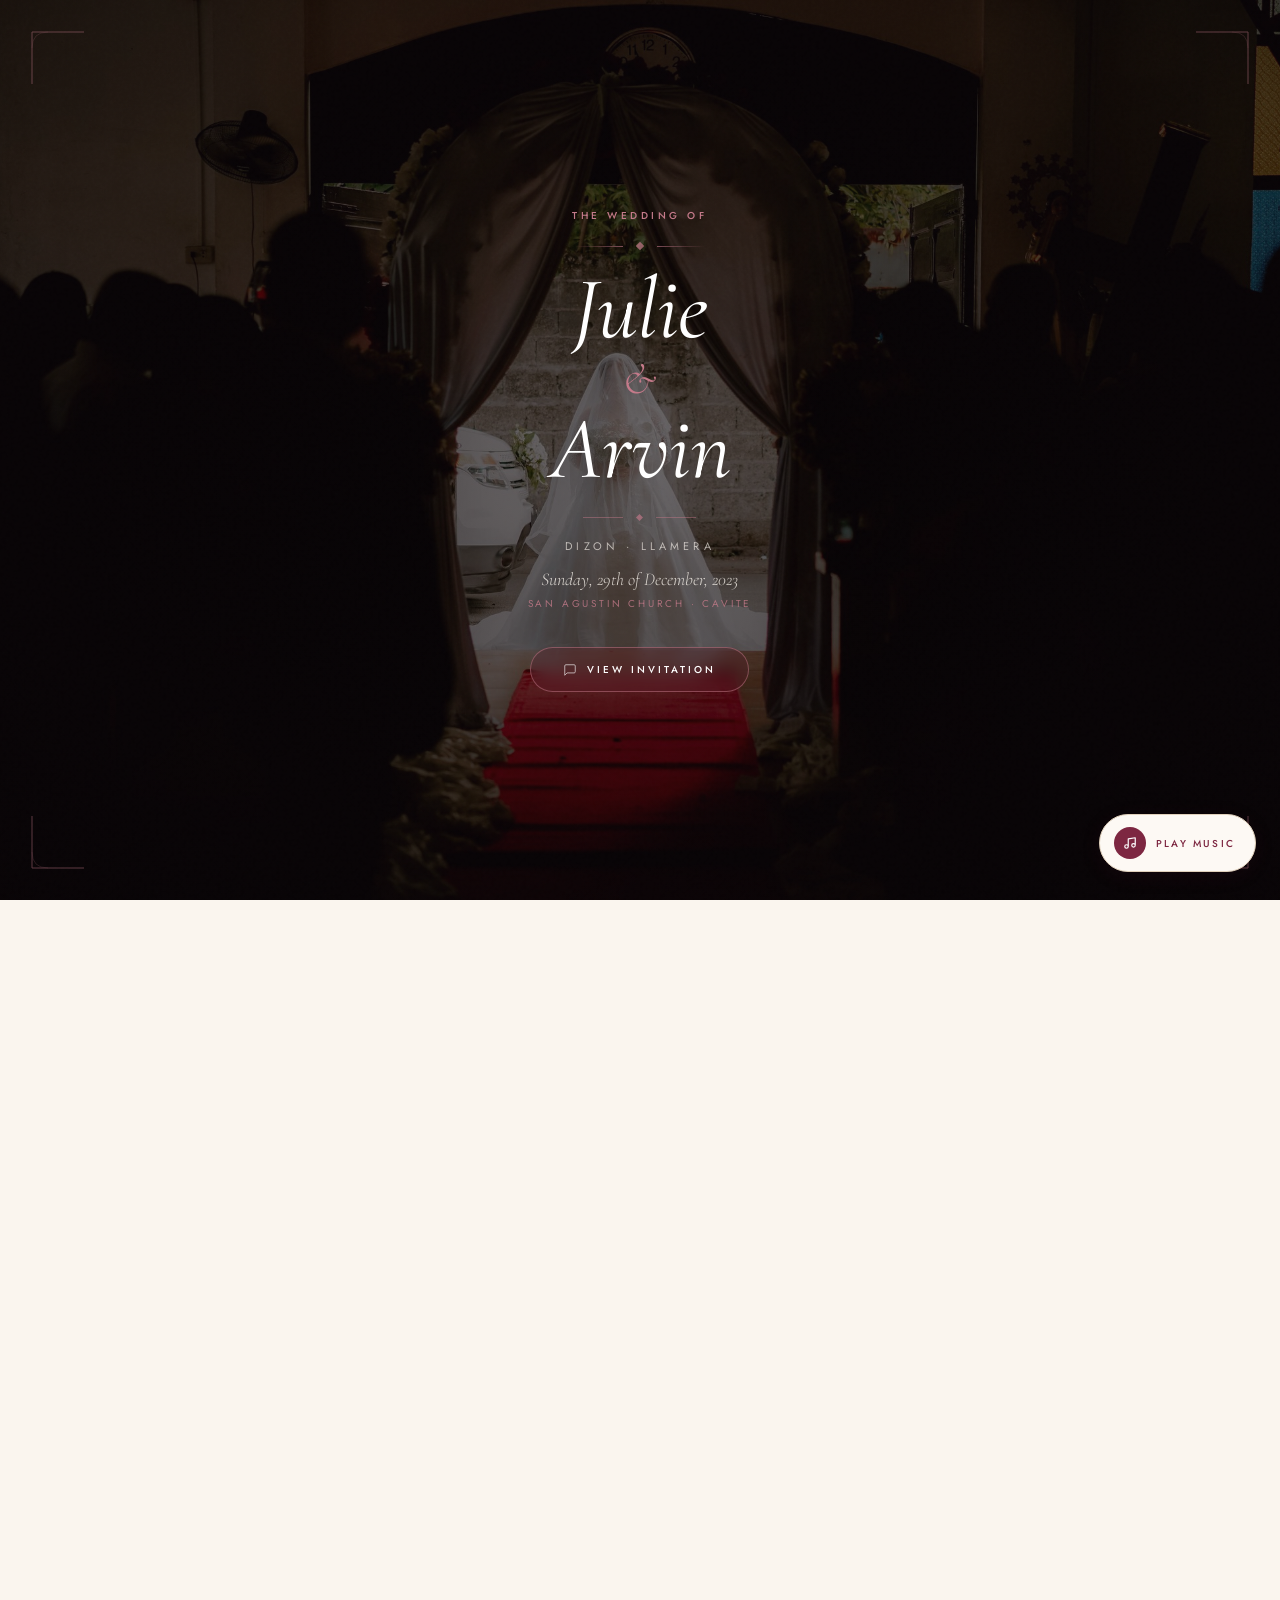
==== index.html @ 4d8237a4 "hero and rsvp section" ====
<!DOCTYPE html>
<html lang="en">
<head>
  <meta charset="UTF-8">
  <meta name="viewport" content="width=device-width, initial-scale=1.0">
  <title>Julie & Arvin — Wedding</title>
  <link href="https://fonts.googleapis.com/css2?family=Cormorant+Garamond:ital,wght@0,300;0,400;0,600;1,300;1,400;1,600&family=Jost:wght@300;400;500&display=swap" rel="stylesheet">
  <link rel="stylesheet" href="css/style.css">
    <link rel="stylesheet" href="css/rsvp.css">

</head>
<body>

  <!-- ── HERO SECTION ── -->
  <section class="hero" id="hero">
    <!-- <img class="hero-photo" src="assets/couple.jpg" alt="Julie and Arvin"> -->
<img class="hero-photo" src="images/hero_pic.jpg" alt="Julie and Arvin">
    <!-- Overlays -->
    <div class="hero-overlay"></div>
    <div class="hero-grain"></div>

    <!-- Corner decorations -->
    <div class="hero-corner tl">
      <svg viewBox="0 0 60 60" fill="none" xmlns="http://www.w3.org/2000/svg">
        <path d="M4 56 L4 4 L56 4" stroke="#C47A8A" stroke-width="1" fill="none"/>
        <path d="M4 20 Q4 4 20 4" stroke="#C47A8A" stroke-width="0.75" fill="none" opacity="0.5"/>
      </svg>
    </div>
    <div class="hero-corner tr">
      <svg viewBox="0 0 60 60" fill="none" xmlns="http://www.w3.org/2000/svg">
        <path d="M4 56 L4 4 L56 4" stroke="#C47A8A" stroke-width="1" fill="none"/>
        <path d="M4 20 Q4 4 20 4" stroke="#C47A8A" stroke-width="0.75" fill="none" opacity="0.5"/>
      </svg>
    </div>
    <div class="hero-corner bl">
      <svg viewBox="0 0 60 60" fill="none" xmlns="http://www.w3.org/2000/svg">
        <path d="M4 56 L4 4 L56 4" stroke="#C47A8A" stroke-width="1" fill="none"/>
        <path d="M4 20 Q4 4 20 4" stroke="#C47A8A" stroke-width="0.75" fill="none" opacity="0.5"/>
      </svg>
    </div>
    <div class="hero-corner br">
      <svg viewBox="0 0 60 60" fill="none" xmlns="http://www.w3.org/2000/svg">
        <path d="M4 56 L4 4 L56 4" stroke="#C47A8A" stroke-width="1" fill="none"/>
        <path d="M4 20 Q4 4 20 4" stroke="#C47A8A" stroke-width="0.75" fill="none" opacity="0.5"/>
      </svg>
    </div>

    <!-- Main content -->
    <div class="hero-content">
      <p class="hero-eyebrow">The Wedding of</p>

      <div class="hero-ornament">
        <div class="hero-ornament-line"></div>
        <div class="hero-ornament-diamond"></div>
        <div class="hero-ornament-line right"></div>
      </div>

      <h1 class="hero-bride">Julie</h1>
      <p class="hero-ampersand">&</p>
      <h1 class="hero-groom">Arvin</h1>

      <div class="hero-divider">
        <div class="hero-divider-line"></div>
        <div class="hero-divider-diamond"></div>
        <div class="hero-divider-line"></div>
      </div>

      <p class="hero-surnames">Dizon · Llamera</p>
      <p class="hero-date">Sunday, 29th of December, 2023</p>
      <p class="hero-venue">San Agustin Church · Cavite</p>

      <a class="hero-cta" href="#rsvp">
        <svg viewBox="0 0 24 24" fill="none" stroke="currentColor" stroke-width="1.5">
          <path d="M21 15a2 2 0 0 1-2 2H7l-4 4V5a2 2 0 0 1 2-2h14a2 2 0 0 1 2 2z"/>
        </svg>
        View Invitation
      </a>
    </div>
  </section>

<!-- ── RSVP SECTION ── -->
<!-- Add this block right after your hero section in index.html -->
<!-- Also add in your <head>: <link rel="stylesheet" href="css/rsvp.css"> -->
<!-- Also add before </body>: <script src="js/rsvp.js"></script> -->

<section class="rsvp" id="rsvp">

  <!-- Section header -->
  <div class="rsvp-header">
    <p class="rsvp-eyebrow">Kindly Reply</p>
    <h2 class="rsvp-title">RSVP</h2>
    <div class="rsvp-ornament">
      <div class="rsvp-ornament-line"></div>
      <div class="rsvp-ornament-diamond"></div>
      <div class="rsvp-ornament-line"></div>
    </div>
  </div>

  <!-- Form card -->
  <div class="rsvp-card">

    <!-- ── FORM STATE ── -->
    <div class="rsvp-form-wrap" id="rsvpFormWrap">

      <!-- Full Name -->
      <div class="rsvp-field">
        <label class="rsvp-label" for="guestName">Full Name</label>
        <input
          class="rsvp-input"
          type="text"
          id="guestName"
          placeholder="Your full name..."
          autocomplete="off"
        />
      </div>

      <!-- Attendance -->
      <div class="rsvp-field">
        <label class="rsvp-label">Attendance</label>
        <div class="rsvp-attendance">
          <button class="rsvp-attend-btn" id="btnAccept" onclick="selectAttendance('accept')">
            <span class="attend-diamond">◆</span> Joyfully Accepts
          </button>
          <button class="rsvp-attend-btn" id="btnDecline" onclick="selectAttendance('decline')">
            Regretfully Declines
          </button>
        </div>
      </div>

      <!-- Seat Selector -->
      <div class="rsvp-field" id="seatField">
        <label class="rsvp-label">Select Your Seat</label>
        <div class="rsvp-select-wrap">
          <select class="rsvp-select" id="seatSelect">
            <option value="" disabled selected>— Choose your table &amp; seat —</option>
            <!-- Table 1 -->
            <optgroup label="Table 1 — Roses">
              <option value="T1-S1">Table 1 — Roses — Seat 1</option>
              <option value="T1-S2">Table 1 — Roses — Seat 2</option>
              <option value="T1-S3">Table 1 — Roses — Seat 3</option>
              <option value="T1-S4">Table 1 — Roses — Seat 4</option>
              <option value="T1-S5">Table 1 — Roses — Seat 5</option>
              <option value="T1-S6">Table 1 — Roses — Seat 6</option>
              <option value="T1-S7">Table 1 — Roses — Seat 7</option>
              <option value="T1-S8">Table 1 — Roses — Seat 8</option>
            </optgroup>
            <!-- Table 2 -->
            <optgroup label="Table 2 — Peonies">
              <option value="T2-S1">Table 2 — Peonies — Seat 1</option>
              <option value="T2-S2">Table 2 — Peonies — Seat 2</option>
              <option value="T2-S3">Table 2 — Peonies — Seat 3</option>
              <option value="T2-S4">Table 2 — Peonies — Seat 4</option>
              <option value="T2-S5">Table 2 — Peonies — Seat 5</option>
              <option value="T2-S6">Table 2 — Peonies — Seat 6</option>
              <option value="T2-S7">Table 2 — Peonies — Seat 7</option>
              <option value="T2-S8">Table 2 — Peonies — Seat 8</option>
            </optgroup>
            <!-- Table 3 -->
            <optgroup label="Table 3 — Jasmine">
              <option value="T3-S1">Table 3 — Jasmine — Seat 1</option>
              <option value="T3-S2">Table 3 — Jasmine — Seat 2</option>
              <option value="T3-S3">Table 3 — Jasmine — Seat 3</option>
              <option value="T3-S4">Table 3 — Jasmine — Seat 4</option>
              <option value="T3-S5">Table 3 — Jasmine — Seat 5</option>
              <option value="T3-S6">Table 3 — Jasmine — Seat 6</option>
              <option value="T3-S7">Table 3 — Jasmine — Seat 7</option>
              <option value="T3-S8">Table 3 — Jasmine — Seat 8</option>
            </optgroup>
            <!-- Table 4 -->
            <optgroup label="Table 4 — Orchids">
              <option value="T4-S1">Table 4 — Orchids — Seat 1</option>
              <option value="T4-S2">Table 4 — Orchids — Seat 2</option>
              <option value="T4-S3">Table 4 — Orchids — Seat 3</option>
              <option value="T4-S4">Table 4 — Orchids — Seat 4</option>
              <option value="T4-S5">Table 4 — Orchids — Seat 5</option>
              <option value="T4-S6">Table 4 — Orchids — Seat 6</option>
              <option value="T4-S7">Table 4 — Orchids — Seat 7</option>
              <option value="T4-S8">Table 4 — Orchids — Seat 8</option>
            </optgroup>
            <!-- Table 5 -->
            <optgroup label="Table 5 — Lily">
              <option value="T5-S1">Table 5 — Lily — Seat 1</option>
              <option value="T5-S2">Table 5 — Lily — Seat 2</option>
              <option value="T5-S3">Table 5 — Lily — Seat 3</option>
              <option value="T5-S4">Table 5 — Lily — Seat 4</option>
              <option value="T5-S5">Table 5 — Lily — Seat 5</option>
              <option value="T5-S6">Table 5 — Lily — Seat 6</option>
              <option value="T5-S7">Table 5 — Lily — Seat 7</option>
              <option value="T5-S8">Table 5 — Lily — Seat 8</option>
            </optgroup>
          </select>
          <span class="rsvp-select-arrow">▾</span>
        </div>
      </div>

      <!-- Message -->
      <div class="rsvp-field">
        <label class="rsvp-label" for="guestMessage">Message for the Couple</label>
        <textarea
          class="rsvp-textarea"
          id="guestMessage"
          placeholder="Write your warm wishes here..."
          rows="4"
        ></textarea>
      </div>

      <!-- Error message -->
      <p class="rsvp-error" id="rsvpError"></p>

      <!-- Submit -->
      <button class="rsvp-submit" id="rsvpSubmit" onclick="submitRSVP()">
        <span id="rsvpSubmitText">Send with Love ◆</span>
      </button>

    </div>

    <!-- ── CONFIRMATION STATE ── -->
    <div class="rsvp-confirm" id="rsvpConfirm">
      <div class="confirm-heart">
        <svg viewBox="0 0 24 24" fill="none" stroke="currentColor" stroke-width="1.2">
          <path d="M20.84 4.61a5.5 5.5 0 0 0-7.78 0L12 5.67l-1.06-1.06a5.5 5.5 0 0 0-7.78 7.78l1.06 1.06L12 21.23l7.78-7.78 1.06-1.06a5.5 5.5 0 0 0 0-7.78z"/>
        </svg>
      </div>
      <h3 class="confirm-title" id="confirmTitle">We'll see you there!</h3>
      <p class="confirm-message" id="confirmMessage">
        Thank you, <strong id="confirmName"></strong>.<br>
        Your RSVP has been received.<br>
        We can't wait to celebrate with you.
      </p>
      <div class="confirm-ornament">
        <div class="rsvp-ornament-line"></div>
        <div class="rsvp-ornament-diamond"></div>
        <div class="rsvp-ornament-line"></div>
      </div>
    </div>

  </div>

  <!-- Back to top -->
  <button class="rsvp-back-top" onclick="window.scrollTo({ top: 0, behavior: 'smooth' })">↑</button>

</section>


  <!-- ── MUSIC BUTTON ── -->
  <div class="music-btn" id="musicBtn" onclick="toggleMusic()">
    <div class="music-icon">
      <svg viewBox="0 0 24 24" xmlns="http://www.w3.org/2000/svg">
        <path d="M9 18V5l12-2v13M9 18a3 3 0 1 1-6 0 3 3 0 0 1 6 0zm12-2a3 3 0 1 1-6 0 3 3 0 0 1 6 0z"
          fill="none" stroke="white" stroke-width="2" stroke-linecap="round" stroke-linejoin="round"/>
      </svg>
    </div>
    <span class="music-label" id="musicLabel">Play Music</span>
  </div>

  <script src="/js/script.js"></script>
  <script src="/js/rsvp.js"></script>
</body>
</html>
---- css/style.css ----
:root {
  --burgundy-deep:  #5C1A2E;
  --burgundy-mid:   #7D2741;
  --burgundy-soft:  #A0435A;
  --burgundy-muted: #C47A8A;
  --cream-warm:     #FAF5EE;
  --cream-mid:      #F2E8D9;
  --cream-border:   #E0D0BB;
  --white-pure:     #FFFFFF;
  --white-off:      #FDF9F4;
}

*, *::before, *::after { margin: 0; padding: 0; box-sizing: border-box; }

html, body {
  height: 100%;
  font-family: 'Jost', sans-serif;
  background: var(--cream-warm);
  overflow-x: hidden;
}

/* ── HERO ── */
.hero {
  position: relative;
  width: 100%;
  height: 100svh;
  min-height: 600px;
  overflow: hidden;
  display: flex;
  align-items: center;
  justify-content: center;
}

.hero-photo {
  position: absolute;
  inset: 0;
  width: 100%;
  height: 100%;
  object-fit: cover;
  object-position: center;
  z-index: 0;
}

.hero-photo-placeholder {
  position: absolute;
  inset: 0;
  background: linear-gradient(160deg, #2a0d18 0%, #5C1A2E 40%, #3d1220 100%);
  z-index: 0;
}

.hero-overlay {
  position: absolute;
  inset: 0;
  background: radial-gradient(ellipse at center, rgba(10,4,7,0.55) 0%, rgba(10,4,7,0.72) 100%);
  z-index: 1;
}

.hero-grain {
  position: absolute;
  inset: 0;
  background-image: url("data:image/svg+xml,%3Csvg viewBox='0 0 256 256' xmlns='http://www.w3.org/2000/svg'%3E%3Cfilter id='noise'%3E%3CfeTurbulence type='fractalNoise' baseFrequency='0.9' numOctaves='4' stitchTiles='stitch'/%3E%3C/filter%3E%3Crect width='100%25' height='100%25' filter='url(%23noise)' opacity='0.04'/%3E%3C/svg%3E");
  z-index: 2;
  pointer-events: none;
  opacity: 0.4;
}

/* ── CORNER DECORATIONS ── */
.hero-corner {
  position: absolute;
  width: 60px;
  height: 60px;
  z-index: 3;
  opacity: 0.45;
}
.hero-corner svg { width: 100%; height: 100%; }
.hero-corner.tl { top: 28px; left: 28px; }
.hero-corner.tr { top: 28px; right: 28px; transform: scaleX(-1); }
.hero-corner.bl { bottom: 28px; left: 28px; transform: scaleY(-1); }
.hero-corner.br { bottom: 28px; right: 28px; transform: scale(-1); }

/* ── HERO CONTENT ── */
.hero-content {
  position: relative;
  z-index: 4;
  text-align: center;
  padding: 40px 32px;
  display: flex;
  flex-direction: column;
  align-items: center;
  animation: fadeUp 1.4s ease forwards;
}

@keyframes fadeUp {
  from { opacity: 0; transform: translateY(24px); }
  to   { opacity: 1; transform: translateY(0); }
}

.hero-eyebrow {
  font-family: 'Jost', sans-serif;
  font-size: 10px;
  font-weight: 500;
  letter-spacing: 0.35em;
  text-transform: uppercase;
  color: var(--burgundy-muted);
  margin-bottom: 20px;
  opacity: 0;
  animation: fadeUp 1.2s ease 0.2s forwards;
}

.hero-ornament {
  display: flex;
  align-items: center;
  gap: 14px;
  margin-bottom: 16px;
  opacity: 0;
  animation: fadeUp 1.2s ease 0.35s forwards;
}
.hero-ornament-line {
  width: 48px;
  height: 1px;
  background: linear-gradient(to right, transparent, rgba(196,122,138,0.6));
}
.hero-ornament-line.right {
  background: linear-gradient(to left, transparent, rgba(196,122,138,0.6));
}
.hero-ornament-diamond {
  width: 6px;
  height: 6px;
  background: var(--burgundy-muted);
  transform: rotate(45deg);
  opacity: 0.7;
}

.hero-bride {
  font-family: 'Cormorant Garamond', serif;
  font-size: clamp(52px, 14vw, 88px);
  font-weight: 400;
  font-style: italic;
  color: var(--white-pure);
  line-height: 1;
  letter-spacing: -0.01em;
  opacity: 0;
  animation: fadeUp 1.2s ease 0.45s forwards;
}

.hero-ampersand {
  font-family: 'Cormorant Garamond', serif;
  font-size: clamp(28px, 7vw, 44px);
  font-style: italic;
  font-weight: 300;
  color: var(--burgundy-muted);
  line-height: 1;
  margin: 4px 0;
  opacity: 0;
  animation: fadeUp 1.2s ease 0.55s forwards;
}

.hero-groom {
  font-family: 'Cormorant Garamond', serif;
  font-size: clamp(52px, 14vw, 88px);
  font-weight: 400;
  font-style: italic;
  color: var(--white-pure);
  line-height: 1;
  letter-spacing: -0.01em;
  opacity: 0;
  animation: fadeUp 1.2s ease 0.65s forwards;
}

.hero-divider {
  display: flex;
  align-items: center;
  gap: 14px;
  margin: 22px 0 18px;
  opacity: 0;
  animation: fadeUp 1.2s ease 0.75s forwards;
}
.hero-divider-line {
  width: 40px;
  height: 1px;
  background: rgba(196,122,138,0.45);
}
.hero-divider-diamond {
  width: 5px;
  height: 5px;
  background: var(--burgundy-muted);
  transform: rotate(45deg);
  opacity: 0.65;
}

.hero-surnames {
  font-family: 'Jost', sans-serif;
  font-size: 11px;
  font-weight: 400;
  letter-spacing: 0.38em;
  text-transform: uppercase;
  color: rgba(250, 245, 238, 0.65);
  margin-bottom: 14px;
  opacity: 0;
  animation: fadeUp 1.2s ease 0.82s forwards;
}

.hero-date {
  font-family: 'Cormorant Garamond', serif;
  font-size: clamp(15px, 4vw, 18px);
  font-style: italic;
  font-weight: 300;
  color: rgba(250, 245, 238, 0.8);
  margin-bottom: 6px;
  opacity: 0;
  animation: fadeUp 1.2s ease 0.9s forwards;
}

.hero-venue {
  font-family: 'Jost', sans-serif;
  font-size: 10px;
  font-weight: 400;
  letter-spacing: 0.28em;
  text-transform: uppercase;
  color: rgba(196, 122, 138, 0.8);
  margin-bottom: 36px;
  opacity: 0;
  animation: fadeUp 1.2s ease 1s forwards;
}

/* ── CTA BUTTON ── */
.hero-cta {
  display: inline-flex;
  align-items: center;
  gap: 10px;
  padding: 14px 32px;
  border: 1px solid rgba(196,122,138,0.5);
  border-radius: 100px;
  background: rgba(92, 26, 46, 0.25);
  backdrop-filter: blur(8px);
  -webkit-backdrop-filter: blur(8px);
  color: var(--white-pure);
  font-family: 'Jost', sans-serif;
  font-size: 10px;
  font-weight: 500;
  letter-spacing: 0.3em;
  text-transform: uppercase;
  text-decoration: none;
  cursor: pointer;
  transition: background 0.3s ease, border-color 0.3s ease, transform 0.2s ease;
  opacity: 0;
  animation: fadeUp 1.2s ease 1.1s forwards;
}
.hero-cta:hover {
  background: rgba(125, 39, 65, 0.5);
  border-color: rgba(196,122,138,0.85);
  transform: translateY(-2px);
}
.hero-cta svg {
  width: 14px;
  height: 14px;
  opacity: 0.7;
}

/* ── MUSIC BUTTON ── */
.music-btn {
  position: fixed;
  bottom: 28px;
  right: 24px;
  z-index: 100;
  display: flex;
  align-items: center;
  gap: 10px;
  padding: 12px 20px 12px 14px;
  background: var(--white-off);
  border: 1px solid var(--cream-border);
  border-radius: 100px;
  box-shadow: 0 4px 20px rgba(92,26,46,0.12);
  cursor: pointer;
  transition: box-shadow 0.3s, transform 0.2s;
  animation: fadeUp 1s ease 1.4s both;
}
.music-btn:hover {
  box-shadow: 0 6px 28px rgba(92,26,46,0.2);
  transform: translateY(-2px);
}
.music-icon {
  width: 32px;
  height: 32px;
  background: var(--burgundy-mid);
  border-radius: 50%;
  display: flex;
  align-items: center;
  justify-content: center;
  flex-shrink: 0;
}
.music-icon svg {
  width: 14px;
  height: 14px;
  fill: var(--white-pure);
}
.music-label {
  font-family: 'Jost', sans-serif;
  font-size: 10px;
  font-weight: 500;
  letter-spacing: 0.22em;
  text-transform: uppercase;
  color: var(--burgundy-mid);
}

.music-btn.playing .music-icon { background: var(--burgundy-deep); }
.music-btn.playing .music-label::after {
  content: ' ♪';
  animation: pulse 1s infinite;
}
@keyframes pulse {
  0%, 100% { opacity: 1; }
  50%       { opacity: 0.3; }
}

/* ── NEXT SECTION PREVIEW ── */
.next-section {
  background: var(--cream-warm);
  padding: 80px 32px;
  text-align: center;
  color: var(--burgundy-soft);
  font-family: 'Cormorant Garamond', serif;
  font-size: 22px;
  font-style: italic;
  letter-spacing: 0.05em;
  opacity: 0.4;
}
---- css/rsvp.css ----
/* ── RSVP SECTION ── */
.rsvp {
  background: var(--cream-warm);
  padding: 80px 24px 100px;
  display: flex;
  flex-direction: column;
  align-items: center;
  position: relative;
}

/* ── HEADER ── */
.rsvp-header {
  text-align: center;
  margin-bottom: 40px;
}

.rsvp-eyebrow {
  font-family: 'Jost', sans-serif;
  font-size: 10px;
  font-weight: 500;
  letter-spacing: 0.38em;
  text-transform: uppercase;
  color: var(--burgundy-muted);
  margin-bottom: 10px;
}

.rsvp-title {
  font-family: 'Cormorant Garamond', serif;
  font-size: clamp(48px, 12vw, 72px);
  font-weight: 400;
  font-style: italic;
  color: var(--burgundy-deep);
  line-height: 1;
  margin-bottom: 20px;
}

.rsvp-ornament {
  display: flex;
  align-items: center;
  gap: 14px;
  justify-content: center;
}
.rsvp-ornament-line {
  width: 48px;
  height: 1px;
  background: var(--cream-border);
}
.rsvp-ornament-diamond {
  width: 5px;
  height: 5px;
  background: var(--burgundy-muted);
  transform: rotate(45deg);
  opacity: 0.7;
  flex-shrink: 0;
}

/* ── CARD ── */
.rsvp-card {
  width: 100%;
  max-width: 480px;
  background: var(--white-off);
  border: 1px solid var(--cream-border);
  border-radius: 4px;
  padding: 40px 32px;
  position: relative;
  min-height: 300px;
}

/* ── FIELDS ── */
.rsvp-field {
  margin-bottom: 28px;
}

.rsvp-label {
  display: block;
  font-family: 'Jost', sans-serif;
  font-size: 10px;
  font-weight: 500;
  letter-spacing: 0.28em;
  text-transform: uppercase;
  color: var(--burgundy-soft);
  margin-bottom: 10px;
}

.rsvp-input {
  width: 100%;
  padding: 14px 16px;
  border: 1px solid var(--cream-border);
  border-radius: 2px;
  background: var(--white-pure);
  font-family: 'Cormorant Garamond', serif;
  font-size: 16px;
  font-style: italic;
  color: var(--burgundy-deep);
  outline: none;
  transition: border-color 0.25s;
}
.rsvp-input::placeholder {
  color: var(--cream-border);
  font-style: italic;
}
.rsvp-input:focus {
  border-color: var(--burgundy-muted);
}

/* ── ATTENDANCE BUTTONS ── */
.rsvp-attendance {
  display: flex;
  flex-direction: column;
  gap: 10px;
}

.rsvp-attend-btn {
  width: 100%;
  padding: 14px 20px;
  border: 1px solid var(--cream-border);
  border-radius: 2px;
  background: var(--white-pure);
  font-family: 'Jost', sans-serif;
  font-size: 10px;
  font-weight: 500;
  letter-spacing: 0.28em;
  text-transform: uppercase;
  color: var(--burgundy-soft);
  cursor: pointer;
  transition: all 0.25s;
  display: flex;
  align-items: center;
  justify-content: center;
  gap: 8px;
}
.rsvp-attend-btn:hover {
  border-color: var(--burgundy-muted);
  color: var(--burgundy-mid);
}
.rsvp-attend-btn.selected {
  background: var(--burgundy-mid);
  border-color: var(--burgundy-mid);
  color: var(--white-pure);
}
.attend-diamond {
  font-size: 8px;
  opacity: 0;
  transition: opacity 0.2s;
}
.rsvp-attend-btn.selected .attend-diamond {
  opacity: 1;
}

/* ── SEAT SELECT ── */
.rsvp-select-wrap {
  position: relative;
}

.rsvp-select {
  width: 100%;
  padding: 14px 40px 14px 16px;
  border: 1px solid var(--cream-border);
  border-radius: 2px;
  background: var(--white-pure);
  font-family: 'Cormorant Garamond', serif;
  font-size: 16px;
  font-style: italic;
  color: var(--burgundy-deep);
  outline: none;
  appearance: none;
  -webkit-appearance: none;
  cursor: pointer;
  transition: border-color 0.25s;
}
.rsvp-select:focus {
  border-color: var(--burgundy-muted);
}

.rsvp-select-arrow {
  position: absolute;
  right: 14px;
  top: 50%;
  transform: translateY(-50%);
  color: var(--burgundy-muted);
  font-size: 12px;
  pointer-events: none;
}

/* Hide seat field when declining */
#seatField {
  transition: opacity 0.3s, max-height 0.4s;
  max-height: 200px;
  overflow: hidden;
}
#seatField.hidden {
  opacity: 0;
  max-height: 0;
  margin-bottom: 0;
  pointer-events: none;
}

/* ── TEXTAREA ── */
.rsvp-textarea {
  width: 100%;
  padding: 14px 16px;
  border: 1px solid var(--cream-border);
  border-radius: 2px;
  background: var(--white-pure);
  font-family: 'Cormorant Garamond', serif;
  font-size: 16px;
  font-style: italic;
  color: var(--burgundy-deep);
  outline: none;
  resize: vertical;
  min-height: 100px;
  transition: border-color 0.25s;
}
.rsvp-textarea::placeholder {
  color: var(--cream-border);
  font-style: italic;
}
.rsvp-textarea:focus {
  border-color: var(--burgundy-muted);
}

/* ── ERROR ── */
.rsvp-error {
  font-family: 'Jost', sans-serif;
  font-size: 11px;
  letter-spacing: 0.1em;
  color: var(--burgundy-soft);
  margin-bottom: 12px;
  min-height: 16px;
  text-align: center;
}

/* ── SUBMIT ── */
.rsvp-submit {
  width: 100%;
  padding: 16px;
  background: var(--burgundy-mid);
  border: none;
  border-radius: 2px;
  font-family: 'Jost', sans-serif;
  font-size: 10px;
  font-weight: 500;
  letter-spacing: 0.3em;
  text-transform: uppercase;
  color: var(--white-pure);
  cursor: pointer;
  transition: background 0.25s, transform 0.2s;
}
.rsvp-submit:hover {
  background: var(--burgundy-deep);
  transform: translateY(-1px);
}
.rsvp-submit:disabled {
  opacity: 0.6;
  cursor: not-allowed;
  transform: none;
}

/* ── CONFIRMATION STATE ── */
.rsvp-confirm {
  display: none;
  flex-direction: column;
  align-items: center;
  text-align: center;
  padding: 20px 0;
  animation: fadeUp 0.8s ease forwards;
}
.rsvp-confirm.visible {
  display: flex;
}

.confirm-heart {
  width: 56px;
  height: 56px;
  color: var(--burgundy-mid);
  margin-bottom: 24px;
}
.confirm-heart svg {
  width: 100%;
  height: 100%;
}

.confirm-title {
  font-family: 'Cormorant Garamond', serif;
  font-size: 32px;
  font-style: italic;
  font-weight: 400;
  color: var(--burgundy-deep);
  margin-bottom: 16px;
}

.confirm-message {
  font-family: 'Cormorant Garamond', serif;
  font-size: 17px;
  font-style: italic;
  font-weight: 300;
  color: var(--burgundy-soft);
  line-height: 1.9;
  margin-bottom: 24px;
}
.confirm-message strong {
  color: var(--burgundy-deep);
  font-weight: 600;
}

/* Decline confirmation variant */
.rsvp-confirm.declined .confirm-title {
  color: var(--burgundy-soft);
}

/* ── BACK TO TOP ── */
.rsvp-back-top {
  position: absolute;
  bottom: 32px;
  right: 24px;
  width: 36px;
  height: 36px;
  border-radius: 50%;
  border: 1px solid var(--cream-border);
  background: var(--white-off);
  color: var(--burgundy-muted);
  font-size: 14px;
  cursor: pointer;
  display: flex;
  align-items: center;
  justify-content: center;
  transition: all 0.2s;
}
.rsvp-back-top:hover {
  border-color: var(--burgundy-muted);
  color: var(--burgundy-mid);
}

/* ── RESPONSIVE ── */
@media (max-width: 480px) {
  .rsvp-card {
    padding: 32px 20px;
  }
}
---- css/rsvp.css ----
/* ── RSVP SECTION ── */
.rsvp {
  background: var(--cream-warm);
  padding: 80px 24px 100px;
  display: flex;
  flex-direction: column;
  align-items: center;
  position: relative;
}

/* ── HEADER ── */
.rsvp-header {
  text-align: center;
  margin-bottom: 40px;
}

.rsvp-eyebrow {
  font-family: 'Jost', sans-serif;
  font-size: 10px;
  font-weight: 500;
  letter-spacing: 0.38em;
  text-transform: uppercase;
  color: var(--burgundy-muted);
  margin-bottom: 10px;
}

.rsvp-title {
  font-family: 'Cormorant Garamond', serif;
  font-size: clamp(48px, 12vw, 72px);
  font-weight: 400;
  font-style: italic;
  color: var(--burgundy-deep);
  line-height: 1;
  margin-bottom: 20px;
}

.rsvp-ornament {
  display: flex;
  align-items: center;
  gap: 14px;
  justify-content: center;
}
.rsvp-ornament-line {
  width: 48px;
  height: 1px;
  background: var(--cream-border);
}
.rsvp-ornament-diamond {
  width: 5px;
  height: 5px;
  background: var(--burgundy-muted);
  transform: rotate(45deg);
  opacity: 0.7;
  flex-shrink: 0;
}

/* ── CARD ── */
.rsvp-card {
  width: 100%;
  max-width: 480px;
  background: var(--white-off);
  border: 1px solid var(--cream-border);
  border-radius: 4px;
  padding: 40px 32px;
  position: relative;
  min-height: 300px;
}

/* ── FIELDS ── */
.rsvp-field {
  margin-bottom: 28px;
}

.rsvp-label {
  display: block;
  font-family: 'Jost', sans-serif;
  font-size: 10px;
  font-weight: 500;
  letter-spacing: 0.28em;
  text-transform: uppercase;
  color: var(--burgundy-soft);
  margin-bottom: 10px;
}

.rsvp-input {
  width: 100%;
  padding: 14px 16px;
  border: 1px solid var(--cream-border);
  border-radius: 2px;
  background: var(--white-pure);
  font-family: 'Cormorant Garamond', serif;
  font-size: 16px;
  font-style: italic;
  color: var(--burgundy-deep);
  outline: none;
  transition: border-color 0.25s;
}
.rsvp-input::placeholder {
  color: var(--cream-border);
  font-style: italic;
}
.rsvp-input:focus {
  border-color: var(--burgundy-muted);
}

/* ── ATTENDANCE BUTTONS ── */
.rsvp-attendance {
  display: flex;
  flex-direction: column;
  gap: 10px;
}

.rsvp-attend-btn {
  width: 100%;
  padding: 14px 20px;
  border: 1px solid var(--cream-border);
  border-radius: 2px;
  background: var(--white-pure);
  font-family: 'Jost', sans-serif;
  font-size: 10px;
  font-weight: 500;
  letter-spacing: 0.28em;
  text-transform: uppercase;
  color: var(--burgundy-soft);
  cursor: pointer;
  transition: all 0.25s;
  display: flex;
  align-items: center;
  justify-content: center;
  gap: 8px;
}
.rsvp-attend-btn:hover {
  border-color: var(--burgundy-muted);
  color: var(--burgundy-mid);
}
.rsvp-attend-btn.selected {
  background: var(--burgundy-mid);
  border-color: var(--burgundy-mid);
  color: var(--white-pure);
}
.attend-diamond {
  font-size: 8px;
  opacity: 0;
  transition: opacity 0.2s;
}
.rsvp-attend-btn.selected .attend-diamond {
  opacity: 1;
}

/* ── SEAT SELECT ── */
.rsvp-select-wrap {
  position: relative;
}

.rsvp-select {
  width: 100%;
  padding: 14px 40px 14px 16px;
  border: 1px solid var(--cream-border);
  border-radius: 2px;
  background: var(--white-pure);
  font-family: 'Cormorant Garamond', serif;
  font-size: 16px;
  font-style: italic;
  color: var(--burgundy-deep);
  outline: none;
  appearance: none;
  -webkit-appearance: none;
  cursor: pointer;
  transition: border-color 0.25s;
}
.rsvp-select:focus {
  border-color: var(--burgundy-muted);
}

.rsvp-select-arrow {
  position: absolute;
  right: 14px;
  top: 50%;
  transform: translateY(-50%);
  color: var(--burgundy-muted);
  font-size: 12px;
  pointer-events: none;
}

/* Hide seat field when declining */
#seatField {
  transition: opacity 0.3s, max-height 0.4s;
  max-height: 200px;
  overflow: hidden;
}
#seatField.hidden {
  opacity: 0;
  max-height: 0;
  margin-bottom: 0;
  pointer-events: none;
}

/* ── TEXTAREA ── */
.rsvp-textarea {
  width: 100%;
  padding: 14px 16px;
  border: 1px solid var(--cream-border);
  border-radius: 2px;
  background: var(--white-pure);
  font-family: 'Cormorant Garamond', serif;
  font-size: 16px;
  font-style: italic;
  color: var(--burgundy-deep);
  outline: none;
  resize: vertical;
  min-height: 100px;
  transition: border-color 0.25s;
}
.rsvp-textarea::placeholder {
  color: var(--cream-border);
  font-style: italic;
}
.rsvp-textarea:focus {
  border-color: var(--burgundy-muted);
}

/* ── ERROR ── */
.rsvp-error {
  font-family: 'Jost', sans-serif;
  font-size: 11px;
  letter-spacing: 0.1em;
  color: var(--burgundy-soft);
  margin-bottom: 12px;
  min-height: 16px;
  text-align: center;
}

/* ── SUBMIT ── */
.rsvp-submit {
  width: 100%;
  padding: 16px;
  background: var(--burgundy-mid);
  border: none;
  border-radius: 2px;
  font-family: 'Jost', sans-serif;
  font-size: 10px;
  font-weight: 500;
  letter-spacing: 0.3em;
  text-transform: uppercase;
  color: var(--white-pure);
  cursor: pointer;
  transition: background 0.25s, transform 0.2s;
}
.rsvp-submit:hover {
  background: var(--burgundy-deep);
  transform: translateY(-1px);
}
.rsvp-submit:disabled {
  opacity: 0.6;
  cursor: not-allowed;
  transform: none;
}

/* ── CONFIRMATION STATE ── */
.rsvp-confirm {
  display: none;
  flex-direction: column;
  align-items: center;
  text-align: center;
  padding: 20px 0;
  animation: fadeUp 0.8s ease forwards;
}
.rsvp-confirm.visible {
  display: flex;
}

.confirm-heart {
  width: 56px;
  height: 56px;
  color: var(--burgundy-mid);
  margin-bottom: 24px;
}
.confirm-heart svg {
  width: 100%;
  height: 100%;
}

.confirm-title {
  font-family: 'Cormorant Garamond', serif;
  font-size: 32px;
  font-style: italic;
  font-weight: 400;
  color: var(--burgundy-deep);
  margin-bottom: 16px;
}

.confirm-message {
  font-family: 'Cormorant Garamond', serif;
  font-size: 17px;
  font-style: italic;
  font-weight: 300;
  color: var(--burgundy-soft);
  line-height: 1.9;
  margin-bottom: 24px;
}
.confirm-message strong {
  color: var(--burgundy-deep);
  font-weight: 600;
}

/* Decline confirmation variant */
.rsvp-confirm.declined .confirm-title {
  color: var(--burgundy-soft);
}

/* ── BACK TO TOP ── */
.rsvp-back-top {
  position: absolute;
  bottom: 32px;
  right: 24px;
  width: 36px;
  height: 36px;
  border-radius: 50%;
  border: 1px solid var(--cream-border);
  background: var(--white-off);
  color: var(--burgundy-muted);
  font-size: 14px;
  cursor: pointer;
  display: flex;
  align-items: center;
  justify-content: center;
  transition: all 0.2s;
}
.rsvp-back-top:hover {
  border-color: var(--burgundy-muted);
  color: var(--burgundy-mid);
}

/* ── RESPONSIVE ── */
@media (max-width: 480px) {
  .rsvp-card {
    padding: 32px 20px;
  }
}
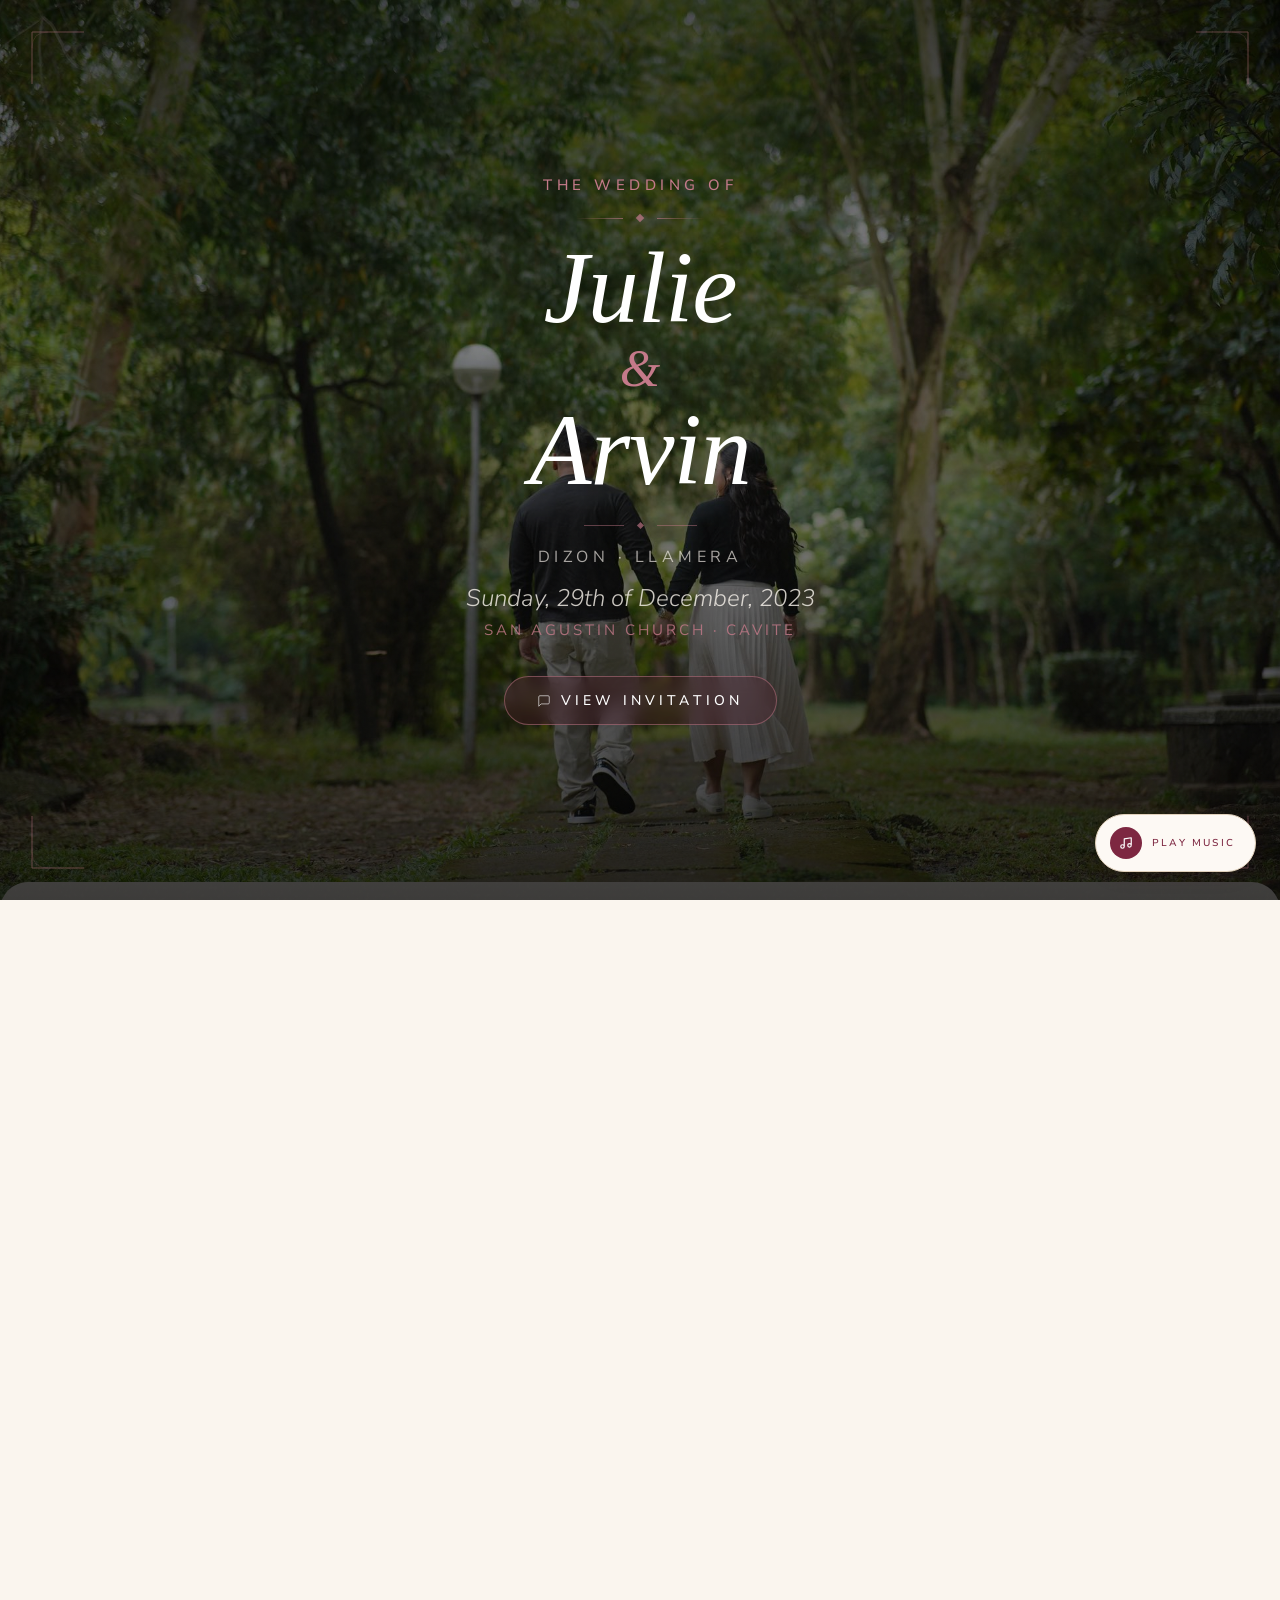
==== commit b1d92922: "fix error bugs Co-authored-by: Copilot <copilot@github.com>" ====
--- a/index.html
+++ b/index.html
@@ -4,7 +4,7 @@
   <meta charset="UTF-8">
   <meta name="viewport" content="width=device-width, initial-scale=1.0">
   <title>Julie & Arvin — Wedding</title>
-  <link href="https://fonts.googleapis.com/css2?family=Cormorant+Garamond:ital,wght@0,300;0,400;0,600;1,300;1,400;1,600&family=Jost:wght@300;400;500&display=swap" rel="stylesheet">
+  <link href="https://fonts.googleapis.com/css2?family=Lora:ital,wght@0,400;0,500;0,600;1,400;1,500&family=Nunito+Sans:wght@400;500;600&display=swap" rel="stylesheet">
   <link rel="stylesheet" href="css/style.css">
     <link rel="stylesheet" href="css/rsvp.css">
 
@@ -253,7 +253,7 @@
     <span class="music-label" id="musicLabel">Play Music</span>
   </div>
 
-  <script src="/js/script.js"></script>
-  <script src="/js/rsvp.js"></script>
+<script src="js/script.js"></script>
+<script src="js/rsvp.js"></script>
 </body>
 </html>
--- a/css/style.css
+++ b/css/style.css
@@ -14,9 +14,19 @@
 
 html, body {
   height: 100%;
-  font-family: 'Jost', sans-serif;
+  font-family: 'Nunito Sans', sans-serif;
   background: var(--cream-warm);
   overflow-x: hidden;
+}
+
+html {
+  scroll-behavior: smooth;
+}
+
+@media (prefers-reduced-motion: reduce) {
+  html {
+    scroll-behavior: auto;
+  }
 }
 
 /* ── HERO ── */
@@ -51,10 +61,16 @@
 .hero-overlay {
   position: absolute;
   inset: 0;
-  background: radial-gradient(ellipse at center, rgba(10,4,7,0.55) 0%, rgba(10,4,7,0.72) 100%);
+  /* Cleaner black overlay for stronger readability with less smoky layering */
+  background: linear-gradient(
+    to bottom,
+    rgba(0, 0, 0, 0.68) 0%,
+    rgba(0, 0, 0, 0.48) 38%,
+    rgba(0, 0, 0, 0.58) 70%,
+    rgba(0, 0, 0, 0.76) 100%
+  );
   z-index: 1;
 }
-
 .hero-grain {
   position: absolute;
   inset: 0;
@@ -96,10 +112,10 @@
 }
 
 .hero-eyebrow {
-  font-family: 'Jost', sans-serif;
-  font-size: 10px;
+  font-family: 'Nunito Sans', sans-serif;
+  font-size: clamp(12px, 2.7vw, 15px);
   font-weight: 500;
-  letter-spacing: 0.35em;
+  letter-spacing: 0.3em;
   text-transform: uppercase;
   color: var(--burgundy-muted);
   margin-bottom: 20px;
@@ -132,8 +148,8 @@
 }
 
 .hero-bride {
-  font-family: 'Cormorant Garamond', serif;
-  font-size: clamp(52px, 14vw, 88px);
+  font-family: 'Alex Brush', cursive;
+  font-size: clamp(62px, 16vw, 102px);
   font-weight: 400;
   font-style: italic;
   color: var(--white-pure);
@@ -144,8 +160,8 @@
 }
 
 .hero-ampersand {
-  font-family: 'Cormorant Garamond', serif;
-  font-size: clamp(28px, 7vw, 44px);
+  font-family: 'Alex Brush', cursive;
+  font-size: clamp(34px, 8vw, 52px);
   font-style: italic;
   font-weight: 300;
   color: var(--burgundy-muted);
@@ -156,8 +172,8 @@
 }
 
 .hero-groom {
-  font-family: 'Cormorant Garamond', serif;
-  font-size: clamp(52px, 14vw, 88px);
+  font-family: 'Alex Brush', cursive;
+  font-size: clamp(62px, 16vw, 102px);
   font-weight: 400;
   font-style: italic;
   color: var(--white-pure);
@@ -189,10 +205,10 @@
 }
 
 .hero-surnames {
-  font-family: 'Jost', sans-serif;
-  font-size: 11px;
+  font-family: 'Nunito Sans', sans-serif;
+  font-size: clamp(13px, 3vw, 16px);
   font-weight: 400;
-  letter-spacing: 0.38em;
+  letter-spacing: 0.28em;
   text-transform: uppercase;
   color: rgba(250, 245, 238, 0.65);
   margin-bottom: 14px;
@@ -201,8 +217,8 @@
 }
 
 .hero-date {
-  font-family: 'Cormorant Garamond', serif;
-  font-size: clamp(15px, 4vw, 18px);
+  font-family: 'Nunito Sans', sans-serif;
+  font-size: clamp(18px, 4.8vw, 24px);
   font-style: italic;
   font-weight: 300;
   color: rgba(250, 245, 238, 0.8);
@@ -212,10 +228,10 @@
 }
 
 .hero-venue {
-  font-family: 'Jost', sans-serif;
-  font-size: 10px;
+  font-family: 'Nunito Sans', sans-serif;
+  font-size: clamp(12px, 2.8vw, 15px);
   font-weight: 400;
-  letter-spacing: 0.28em;
+  letter-spacing: 0.2em;
   text-transform: uppercase;
   color: rgba(196, 122, 138, 0.8);
   margin-bottom: 36px;
@@ -235,8 +251,8 @@
   backdrop-filter: blur(8px);
   -webkit-backdrop-filter: blur(8px);
   color: var(--white-pure);
-  font-family: 'Jost', sans-serif;
-  font-size: 10px;
+  font-family: 'Nunito Sans', sans-serif;
+  font-size: clamp(11px, 2.7vw, 14px);
   font-weight: 500;
   letter-spacing: 0.3em;
   text-transform: uppercase;
@@ -295,7 +311,7 @@
   fill: var(--white-pure);
 }
 .music-label {
-  font-family: 'Jost', sans-serif;
+  font-family: 'Nunito Sans', sans-serif;
   font-size: 10px;
   font-weight: 500;
   letter-spacing: 0.22em;
@@ -319,7 +335,7 @@
   padding: 80px 32px;
   text-align: center;
   color: var(--burgundy-soft);
-  font-family: 'Cormorant Garamond', serif;
+  font-family: 'Alex Brush', cursive;
   font-size: 22px;
   font-style: italic;
   letter-spacing: 0.05em;
--- a/css/rsvp.css
+++ b/css/rsvp.css
@@ -1,11 +1,25 @@
 /* ── RSVP SECTION ── */
 .rsvp {
   background: var(--cream-warm);
-  padding: 80px 24px 100px;
+  margin-top: -18px;
+  padding: 140px 24px 100px;
   display: flex;
   flex-direction: column;
   align-items: center;
   position: relative;
+  border-top-left-radius: 28px;
+  border-top-right-radius: 28px;
+}
+
+.rsvp::before {
+  content: "";
+  position: absolute;
+  top: 0;
+  left: 0;
+  right: 0;
+  height: 96px;
+  background: linear-gradient(to bottom, rgba(255, 255, 255, 0), var(--cream-warm));
+  pointer-events: none;
 }
 
 /* ── HEADER ── */
@@ -15,7 +29,7 @@
 }
 
 .rsvp-eyebrow {
-  font-family: 'Jost', sans-serif;
+  font-family: 'Nunito Sans', sans-serif;
   font-size: 10px;
   font-weight: 500;
   letter-spacing: 0.38em;
@@ -25,12 +39,14 @@
 }
 
 .rsvp-title {
-  font-family: 'Cormorant Garamond', serif;
-  font-size: clamp(48px, 12vw, 72px);
-  font-weight: 400;
-  font-style: italic;
+  font-family: 'Nunito Sans', sans-serif;
+  font-size: clamp(34px, 10vw, 54px);
+  font-weight: 600;
+  font-style: normal;
   color: var(--burgundy-deep);
   line-height: 1;
+  letter-spacing: 0.18em;
+  text-transform: uppercase;
   margin-bottom: 20px;
 }
 
@@ -73,7 +89,7 @@
 
 .rsvp-label {
   display: block;
-  font-family: 'Jost', sans-serif;
+  font-family: 'Nunito Sans', sans-serif;
   font-size: 10px;
   font-weight: 500;
   letter-spacing: 0.28em;
@@ -88,7 +104,7 @@
   border: 1px solid var(--cream-border);
   border-radius: 2px;
   background: var(--white-pure);
-  font-family: 'Cormorant Garamond', serif;
+  font-family: 'Nunito Sans', sans-serif;
   font-size: 16px;
   font-style: italic;
   color: var(--burgundy-deep);
@@ -116,7 +132,7 @@
   border: 1px solid var(--cream-border);
   border-radius: 2px;
   background: var(--white-pure);
-  font-family: 'Jost', sans-serif;
+  font-family: 'Nunito Sans', sans-serif;
   font-size: 10px;
   font-weight: 500;
   letter-spacing: 0.28em;
@@ -158,7 +174,7 @@
   border: 1px solid var(--cream-border);
   border-radius: 2px;
   background: var(--white-pure);
-  font-family: 'Cormorant Garamond', serif;
+  font-family: 'Nunito Sans', sans-serif;
   font-size: 16px;
   font-style: italic;
   color: var(--burgundy-deep);
@@ -202,7 +218,7 @@
   border: 1px solid var(--cream-border);
   border-radius: 2px;
   background: var(--white-pure);
-  font-family: 'Cormorant Garamond', serif;
+  font-family: 'Nunito Sans', sans-serif;
   font-size: 16px;
   font-style: italic;
   color: var(--burgundy-deep);
@@ -221,7 +237,7 @@
 
 /* ── ERROR ── */
 .rsvp-error {
-  font-family: 'Jost', sans-serif;
+  font-family: 'Nunito Sans', sans-serif;
   font-size: 11px;
   letter-spacing: 0.1em;
   color: var(--burgundy-soft);
@@ -237,7 +253,7 @@
   background: var(--burgundy-mid);
   border: none;
   border-radius: 2px;
-  font-family: 'Jost', sans-serif;
+  font-family: 'Nunito Sans', sans-serif;
   font-size: 10px;
   font-weight: 500;
   letter-spacing: 0.3em;
@@ -281,21 +297,23 @@
 }
 
 .confirm-title {
-  font-family: 'Cormorant Garamond', serif;
-  font-size: 32px;
-  font-style: italic;
+  font-family: 'Nunito Sans', sans-serif;
+  font-size: 28px;
+  font-style: normal;
+  font-weight: 600;
+  color: var(--burgundy-deep);
+  letter-spacing: 0.12em;
+  text-transform: uppercase;
+  margin-bottom: 16px;
+}
+
+.confirm-message {
+  font-family: 'Nunito Sans', sans-serif;
+  font-size: 17px;
+  font-style: normal;
   font-weight: 400;
-  color: var(--burgundy-deep);
-  margin-bottom: 16px;
-}
-
-.confirm-message {
-  font-family: 'Cormorant Garamond', serif;
-  font-size: 17px;
-  font-style: italic;
-  font-weight: 300;
-  color: var(--burgundy-soft);
-  line-height: 1.9;
+  color: var(--burgundy-soft);
+  line-height: 1.8;
   margin-bottom: 24px;
 }
 .confirm-message strong {
@@ -336,4 +354,11 @@
   .rsvp-card {
     padding: 32px 20px;
   }
+
+  .rsvp {
+    margin-top: -30px;
+    padding-top: 100px;
+    border-top-left-radius: 28px;
+    border-top-right-radius: 28px;
+  }
 }
--- a/css/rsvp.css
+++ b/css/rsvp.css
@@ -1,11 +1,25 @@
 /* ── RSVP SECTION ── */
 .rsvp {
   background: var(--cream-warm);
-  padding: 80px 24px 100px;
+  margin-top: -18px;
+  padding: 140px 24px 100px;
   display: flex;
   flex-direction: column;
   align-items: center;
   position: relative;
+  border-top-left-radius: 28px;
+  border-top-right-radius: 28px;
+}
+
+.rsvp::before {
+  content: "";
+  position: absolute;
+  top: 0;
+  left: 0;
+  right: 0;
+  height: 96px;
+  background: linear-gradient(to bottom, rgba(255, 255, 255, 0), var(--cream-warm));
+  pointer-events: none;
 }
 
 /* ── HEADER ── */
@@ -15,7 +29,7 @@
 }
 
 .rsvp-eyebrow {
-  font-family: 'Jost', sans-serif;
+  font-family: 'Nunito Sans', sans-serif;
   font-size: 10px;
   font-weight: 500;
   letter-spacing: 0.38em;
@@ -25,12 +39,14 @@
 }
 
 .rsvp-title {
-  font-family: 'Cormorant Garamond', serif;
-  font-size: clamp(48px, 12vw, 72px);
-  font-weight: 400;
-  font-style: italic;
+  font-family: 'Nunito Sans', sans-serif;
+  font-size: clamp(34px, 10vw, 54px);
+  font-weight: 600;
+  font-style: normal;
   color: var(--burgundy-deep);
   line-height: 1;
+  letter-spacing: 0.18em;
+  text-transform: uppercase;
   margin-bottom: 20px;
 }
 
@@ -73,7 +89,7 @@
 
 .rsvp-label {
   display: block;
-  font-family: 'Jost', sans-serif;
+  font-family: 'Nunito Sans', sans-serif;
   font-size: 10px;
   font-weight: 500;
   letter-spacing: 0.28em;
@@ -88,7 +104,7 @@
   border: 1px solid var(--cream-border);
   border-radius: 2px;
   background: var(--white-pure);
-  font-family: 'Cormorant Garamond', serif;
+  font-family: 'Nunito Sans', sans-serif;
   font-size: 16px;
   font-style: italic;
   color: var(--burgundy-deep);
@@ -116,7 +132,7 @@
   border: 1px solid var(--cream-border);
   border-radius: 2px;
   background: var(--white-pure);
-  font-family: 'Jost', sans-serif;
+  font-family: 'Nunito Sans', sans-serif;
   font-size: 10px;
   font-weight: 500;
   letter-spacing: 0.28em;
@@ -158,7 +174,7 @@
   border: 1px solid var(--cream-border);
   border-radius: 2px;
   background: var(--white-pure);
-  font-family: 'Cormorant Garamond', serif;
+  font-family: 'Nunito Sans', sans-serif;
   font-size: 16px;
   font-style: italic;
   color: var(--burgundy-deep);
@@ -202,7 +218,7 @@
   border: 1px solid var(--cream-border);
   border-radius: 2px;
   background: var(--white-pure);
-  font-family: 'Cormorant Garamond', serif;
+  font-family: 'Nunito Sans', sans-serif;
   font-size: 16px;
   font-style: italic;
   color: var(--burgundy-deep);
@@ -221,7 +237,7 @@
 
 /* ── ERROR ── */
 .rsvp-error {
-  font-family: 'Jost', sans-serif;
+  font-family: 'Nunito Sans', sans-serif;
   font-size: 11px;
   letter-spacing: 0.1em;
   color: var(--burgundy-soft);
@@ -237,7 +253,7 @@
   background: var(--burgundy-mid);
   border: none;
   border-radius: 2px;
-  font-family: 'Jost', sans-serif;
+  font-family: 'Nunito Sans', sans-serif;
   font-size: 10px;
   font-weight: 500;
   letter-spacing: 0.3em;
@@ -281,21 +297,23 @@
 }
 
 .confirm-title {
-  font-family: 'Cormorant Garamond', serif;
-  font-size: 32px;
-  font-style: italic;
+  font-family: 'Nunito Sans', sans-serif;
+  font-size: 28px;
+  font-style: normal;
+  font-weight: 600;
+  color: var(--burgundy-deep);
+  letter-spacing: 0.12em;
+  text-transform: uppercase;
+  margin-bottom: 16px;
+}
+
+.confirm-message {
+  font-family: 'Nunito Sans', sans-serif;
+  font-size: 17px;
+  font-style: normal;
   font-weight: 400;
-  color: var(--burgundy-deep);
-  margin-bottom: 16px;
-}
-
-.confirm-message {
-  font-family: 'Cormorant Garamond', serif;
-  font-size: 17px;
-  font-style: italic;
-  font-weight: 300;
-  color: var(--burgundy-soft);
-  line-height: 1.9;
+  color: var(--burgundy-soft);
+  line-height: 1.8;
   margin-bottom: 24px;
 }
 .confirm-message strong {
@@ -336,4 +354,11 @@
   .rsvp-card {
     padding: 32px 20px;
   }
+
+  .rsvp {
+    margin-top: -30px;
+    padding-top: 100px;
+    border-top-left-radius: 28px;
+    border-top-right-radius: 28px;
+  }
 }
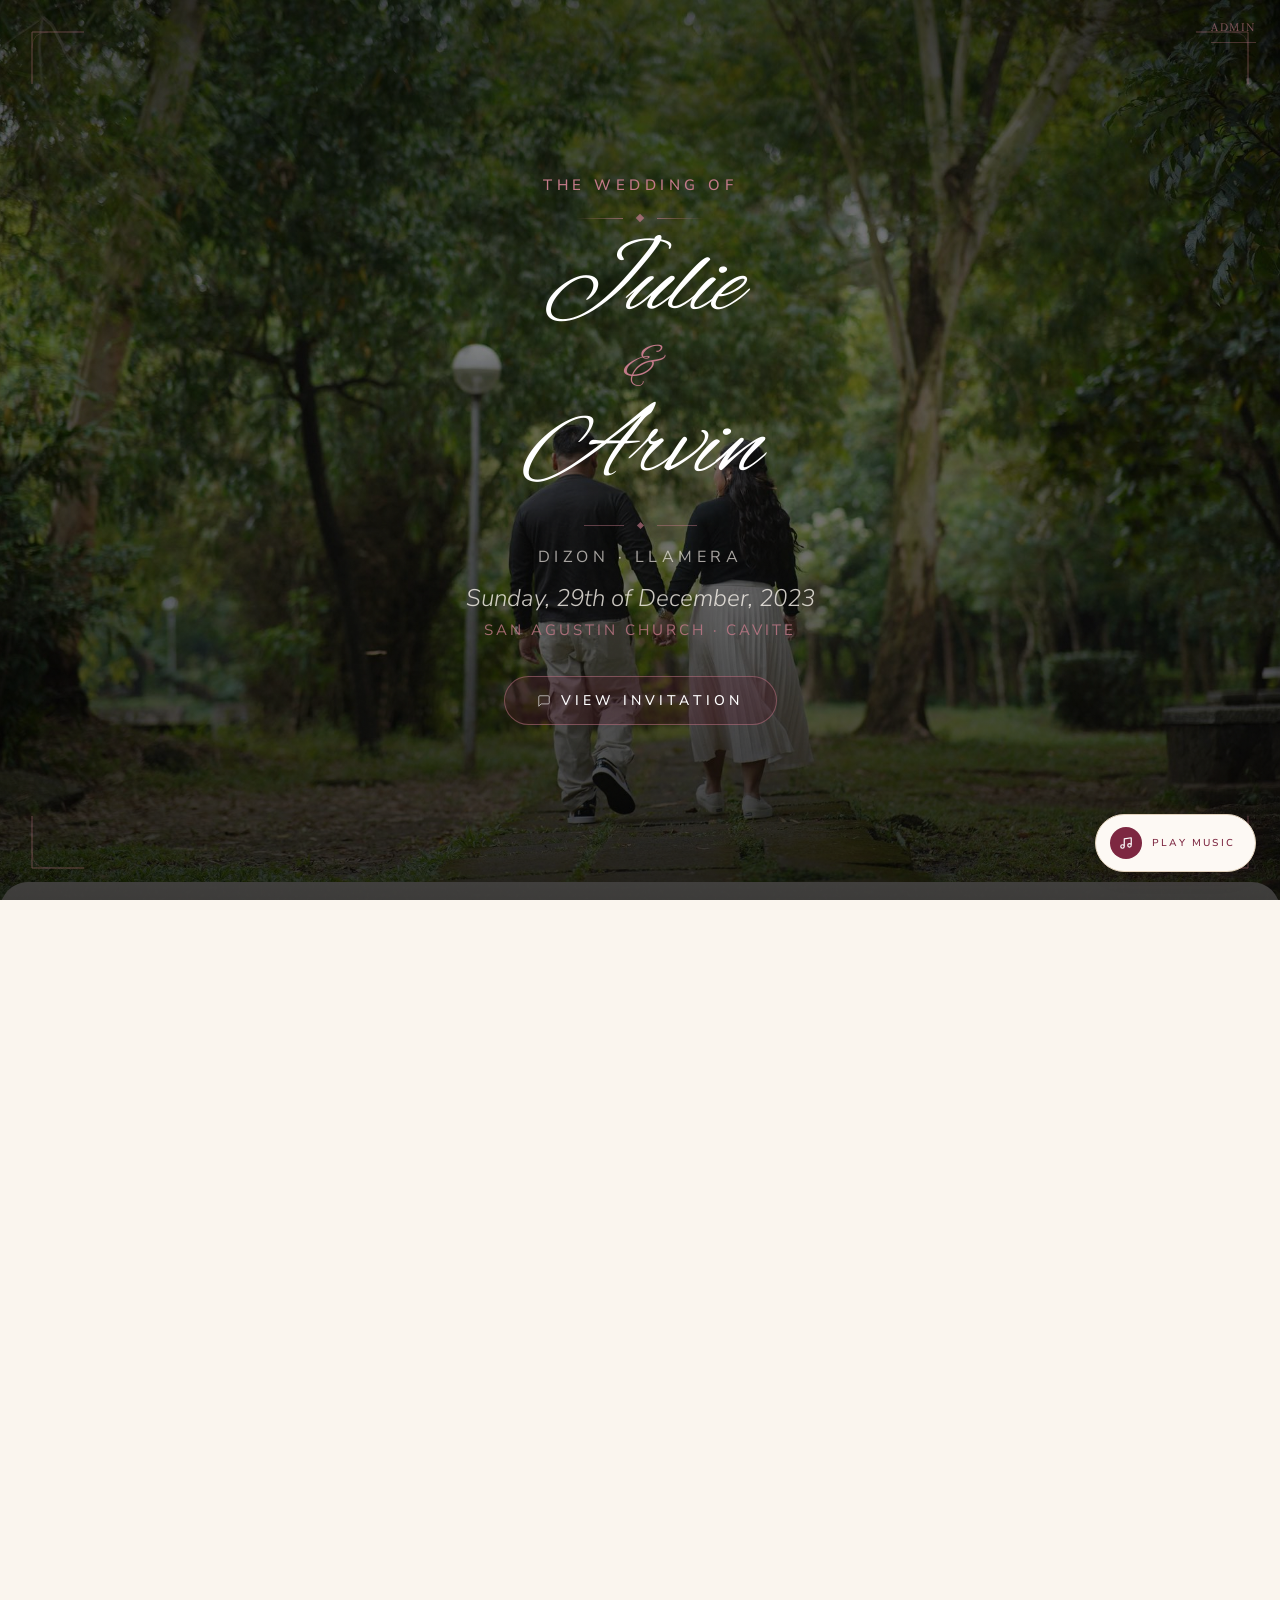
==== commit 73f7809e: "fully refurnished Co-authored-by: Copilot <copilot@github.com>" ====
--- a/index.html
+++ b/index.html
@@ -4,7 +4,7 @@
   <meta charset="UTF-8">
   <meta name="viewport" content="width=device-width, initial-scale=1.0">
   <title>Julie & Arvin — Wedding</title>
-  <link href="https://fonts.googleapis.com/css2?family=Lora:ital,wght@0,400;0,500;0,600;1,400;1,500&family=Nunito+Sans:wght@400;500;600&display=swap" rel="stylesheet">
+  <link href="https://fonts.googleapis.com/css2?family=Alex+Brush&family=Lora:ital,wght@0,400;0,500;0,600;1,400;1,500&family=Nunito+Sans:wght@400;500;600&display=swap" rel="stylesheet">
   <link rel="stylesheet" href="css/style.css">
     <link rel="stylesheet" href="css/rsvp.css">
 
@@ -69,12 +69,13 @@
       <p class="hero-date">Sunday, 29th of December, 2023</p>
       <p class="hero-venue">San Agustin Church · Cavite</p>
 
-      <a class="hero-cta" href="#rsvp">
-        <svg viewBox="0 0 24 24" fill="none" stroke="currentColor" stroke-width="1.5">
-          <path d="M21 15a2 2 0 0 1-2 2H7l-4 4V5a2 2 0 0 1 2-2h14a2 2 0 0 1 2 2z"/>
-        </svg>
-        View Invitation
-      </a>
+      
+<button class="hero-cta" id="heroCta" type="button" aria-label="View invitation section" onclick="document.getElementById('rsvp').scrollIntoView({behavior: 'smooth'})">
+  <svg viewBox="0 0 24 24" fill="none" stroke="currentColor" stroke-width="1.5">
+    <path d="M21 15a2 2 0 0 1-2 2H7l-4 4V5a2 2 0 0 1 2-2h14a2 2 0 0 1 2 2z"/>
+  </svg>
+  View Invitation
+</button>
     </div>
   </section>
 
@@ -112,6 +113,19 @@
           placeholder="Your full name..."
           autocomplete="off"
         />
+      </div>
+
+      <!-- Invite Code -->
+      <div class="rsvp-field">
+        <label class="rsvp-label" for="inviteCode">Invite Code</label>
+        <input
+          class="rsvp-input"
+          type="text"
+          id="inviteCode"
+          placeholder="Enter your invite code..."
+          autocomplete="off"
+        />
+        <p class="rsvp-helper">Your code is provided by the couple.</p>
       </div>
 
       <!-- Attendance -->
@@ -128,7 +142,7 @@
       </div>
 
       <!-- Seat Selector -->
-      <div class="rsvp-field" id="seatField">
+      <div class="rsvp-field accept-only-field" id="seatField">
         <label class="rsvp-label">Select Your Seat</label>
         <div class="rsvp-select-wrap">
           <select class="rsvp-select" id="seatSelect">
@@ -193,6 +207,53 @@
         </div>
       </div>
 
+      <!-- Plus One -->
+      <div class="rsvp-field accept-only-field" id="plusOneField">
+        <label class="rsvp-label" for="plusOneCount">Additional Guests (Plus One)</label>
+        <div class="rsvp-select-wrap">
+          <select class="rsvp-select" id="plusOneCount" disabled>
+            <option value="0" selected>No plus one</option>
+          </select>
+          <span class="rsvp-select-arrow">▾</span>
+        </div>
+        <p class="rsvp-helper" id="plusOneHelper">Enter a valid invite code to see plus-one allowance.</p>
+      </div>
+
+      <!-- Dining Preference -->
+      <div class="rsvp-field accept-only-field" id="mealField">
+        <label class="rsvp-label" for="mealSelect">Meal Preference</label>
+        <div class="rsvp-select-wrap">
+          <select class="rsvp-select" id="mealSelect">
+            <option value="" selected>— Choose your meal —</option>
+            <option value="chicken">Chicken</option>
+            <option value="beef">Beef</option>
+            <option value="fish">Fish</option>
+            <option value="vegetarian">Vegetarian</option>
+          </select>
+          <span class="rsvp-select-arrow">▾</span>
+        </div>
+        <p class="rsvp-helper">For accepted guests only.</p>
+
+        <label class="rsvp-label" for="allergyNotes" style="margin-top: 14px;">Allergy Notes (Optional)</label>
+        <textarea
+          class="rsvp-textarea"
+          id="allergyNotes"
+          placeholder="Example: No nuts, shellfish allergy..."
+          rows="3"
+        ></textarea>
+
+        <label class="rsvp-label" for="songRequest" style="margin-top: 14px;">Song Request (Optional)</label>
+        <input
+          class="rsvp-input"
+          type="text"
+          id="songRequest"
+          maxlength="80"
+          placeholder="Example: Perfect - Ed Sheeran"
+          autocomplete="off"
+        />
+        <p class="rsvp-helper">One song request per guest (max 80 characters).</p>
+      </div>
+
       <!-- Message -->
       <div class="rsvp-field">
         <label class="rsvp-label" for="guestMessage">Message for the Couple</label>
@@ -232,6 +293,10 @@
         <div class="rsvp-ornament-diamond"></div>
         <div class="rsvp-ornament-line"></div>
       </div>
+      <div class="confirm-actions">
+        <a class="confirm-calendar is-hidden" id="confirmCalendarBtn" href="#" target="_blank" rel="noopener noreferrer">Add to Calendar</a>
+        <a class="confirm-love-notes is-hidden" id="confirmLoveNotesBtn" href="love-notes.html">Open Love Notes Wall</a>
+      </div>
     </div>
 
   </div>
@@ -253,6 +318,8 @@
     <span class="music-label" id="musicLabel">Play Music</span>
   </div>
 
+  <a class="admin-link" href="admin.html" aria-label="Open admin page">Admin</a>
+
 <script src="js/script.js"></script>
 <script src="js/rsvp.js"></script>
 </body>
--- a/css/style.css
+++ b/css/style.css
@@ -19,9 +19,6 @@
   overflow-x: hidden;
 }
 
-html {
-  scroll-behavior: smooth;
-}
 
 @media (prefers-reduced-motion: reduce) {
   html {
@@ -324,6 +321,44 @@
   content: ' ♪';
   animation: pulse 1s infinite;
 }
+
+/* Lowkey admin shortcut */
+.admin-link {
+  position: fixed;
+  top: calc(18px + env(safe-area-inset-top, 0px));
+  right: 24px;
+  z-index: 120;
+  font-family: 'Lora', serif;
+  font-size: 11px;
+  letter-spacing: 0.14em;
+  text-transform: uppercase;
+  color: rgba(196, 122, 138, 0.88);
+  text-decoration: none;
+  padding: 2px 0 8px;
+  border-bottom: 1px solid rgba(196, 122, 138, 0.46);
+  text-shadow: 0 1px 2px rgba(0, 0, 0, 0.22);
+  opacity: 0.72;
+  transition: color 0.2s ease, opacity 0.2s ease, border-color 0.2s ease;
+}
+
+.admin-link:hover,
+.admin-link:focus-visible {
+  color: rgba(250, 245, 238, 0.95);
+  border-color: rgba(250, 245, 238, 0.62);
+  opacity: 1;
+}
+
+@media (max-width: 640px) {
+  .admin-link {
+    top: calc(14px + env(safe-area-inset-top, 0px));
+    font-size: 10px;
+    letter-spacing: 0.12em;
+  }
+
+  .admin-link {
+    right: 16px;
+  }
+}
 @keyframes pulse {
   0%, 100% { opacity: 1; }
   50%       { opacity: 0.3; }
--- a/css/rsvp.css
+++ b/css/rsvp.css
@@ -98,6 +98,15 @@
   margin-bottom: 10px;
 }
 
+.rsvp-helper {
+  margin-top: 8px;
+  font-family: 'Nunito Sans', sans-serif;
+  font-size: 10px;
+  letter-spacing: 0.1em;
+  color: var(--burgundy-muted);
+  text-transform: uppercase;
+}
+
 .rsvp-input {
   width: 100%;
   padding: 14px 16px;
@@ -198,13 +207,13 @@
   pointer-events: none;
 }
 
-/* Hide seat field when declining */
-#seatField {
+/* Hide accept-only fields when declining */
+.accept-only-field {
   transition: opacity 0.3s, max-height 0.4s;
-  max-height: 200px;
+  max-height: 400px;
   overflow: hidden;
 }
-#seatField.hidden {
+.accept-only-field.hidden {
   opacity: 0;
   max-height: 0;
   margin-bottom: 0;
@@ -324,6 +333,41 @@
 /* Decline confirmation variant */
 .rsvp-confirm.declined .confirm-title {
   color: var(--burgundy-soft);
+}
+
+.confirm-actions {
+  width: 100%;
+  margin-top: 18px;
+  display: flex;
+  justify-content: center;
+  gap: 10px;
+  flex-wrap: wrap;
+}
+
+.confirm-love-notes,
+.confirm-calendar {
+  display: inline-flex;
+  align-items: center;
+  justify-content: center;
+  padding: 12px 20px;
+  border: 1px solid var(--burgundy-mid);
+  border-radius: 2px;
+  text-decoration: none;
+  color: var(--burgundy-mid);
+  font-size: 10px;
+  letter-spacing: 0.24em;
+  text-transform: uppercase;
+  transition: all 0.2s ease;
+}
+
+.confirm-love-notes:hover,
+.confirm-calendar:hover {
+  background: var(--burgundy-mid);
+  color: var(--white-pure);
+}
+
+.is-hidden {
+  display: none !important;
 }
 
 /* ── BACK TO TOP ── */
@@ -349,6 +393,7 @@
   color: var(--burgundy-mid);
 }
 
+/* ── LOVE NOTES WALL ── */
 /* ── RESPONSIVE ── */
 @media (max-width: 480px) {
   .rsvp-card {
--- a/css/rsvp.css
+++ b/css/rsvp.css
@@ -98,6 +98,15 @@
   margin-bottom: 10px;
 }
 
+.rsvp-helper {
+  margin-top: 8px;
+  font-family: 'Nunito Sans', sans-serif;
+  font-size: 10px;
+  letter-spacing: 0.1em;
+  color: var(--burgundy-muted);
+  text-transform: uppercase;
+}
+
 .rsvp-input {
   width: 100%;
   padding: 14px 16px;
@@ -198,13 +207,13 @@
   pointer-events: none;
 }
 
-/* Hide seat field when declining */
-#seatField {
+/* Hide accept-only fields when declining */
+.accept-only-field {
   transition: opacity 0.3s, max-height 0.4s;
-  max-height: 200px;
+  max-height: 400px;
   overflow: hidden;
 }
-#seatField.hidden {
+.accept-only-field.hidden {
   opacity: 0;
   max-height: 0;
   margin-bottom: 0;
@@ -324,6 +333,41 @@
 /* Decline confirmation variant */
 .rsvp-confirm.declined .confirm-title {
   color: var(--burgundy-soft);
+}
+
+.confirm-actions {
+  width: 100%;
+  margin-top: 18px;
+  display: flex;
+  justify-content: center;
+  gap: 10px;
+  flex-wrap: wrap;
+}
+
+.confirm-love-notes,
+.confirm-calendar {
+  display: inline-flex;
+  align-items: center;
+  justify-content: center;
+  padding: 12px 20px;
+  border: 1px solid var(--burgundy-mid);
+  border-radius: 2px;
+  text-decoration: none;
+  color: var(--burgundy-mid);
+  font-size: 10px;
+  letter-spacing: 0.24em;
+  text-transform: uppercase;
+  transition: all 0.2s ease;
+}
+
+.confirm-love-notes:hover,
+.confirm-calendar:hover {
+  background: var(--burgundy-mid);
+  color: var(--white-pure);
+}
+
+.is-hidden {
+  display: none !important;
 }
 
 /* ── BACK TO TOP ── */
@@ -349,6 +393,7 @@
   color: var(--burgundy-mid);
 }
 
+/* ── LOVE NOTES WALL ── */
 /* ── RESPONSIVE ── */
 @media (max-width: 480px) {
   .rsvp-card {
